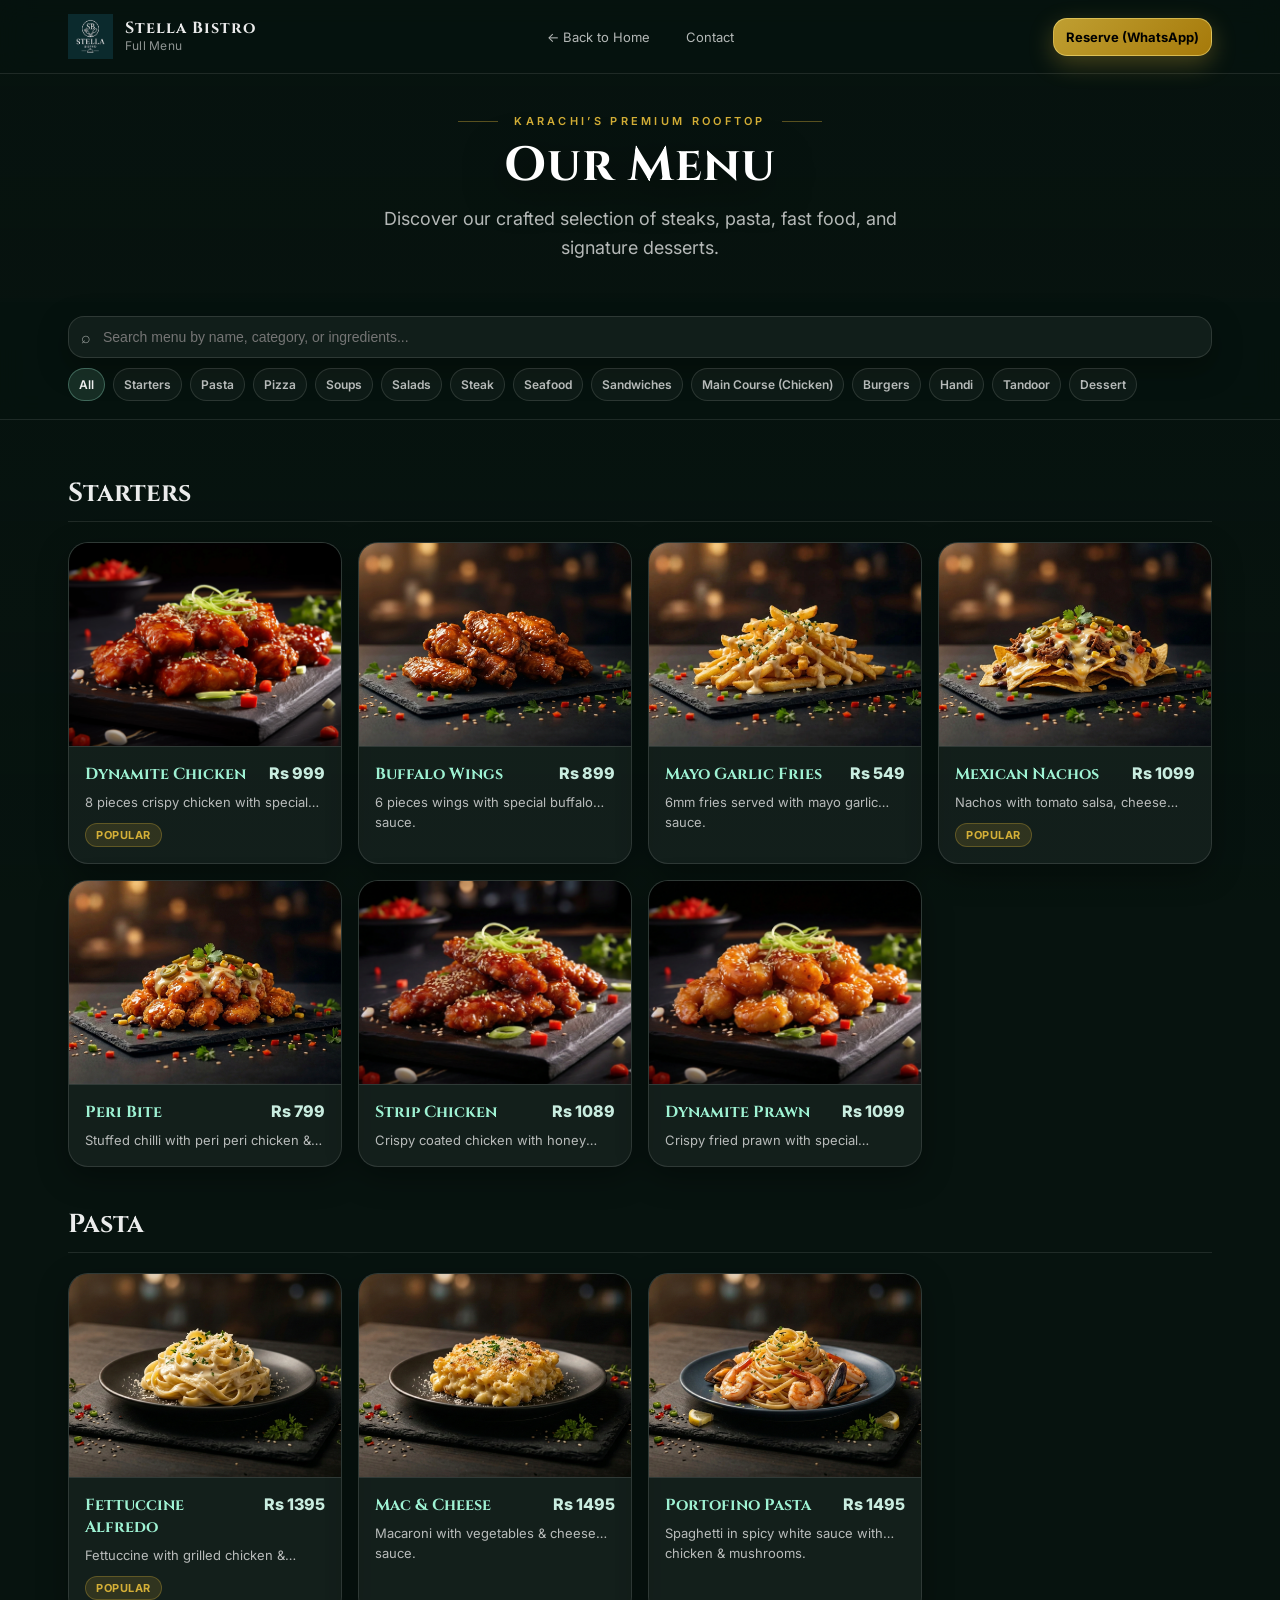
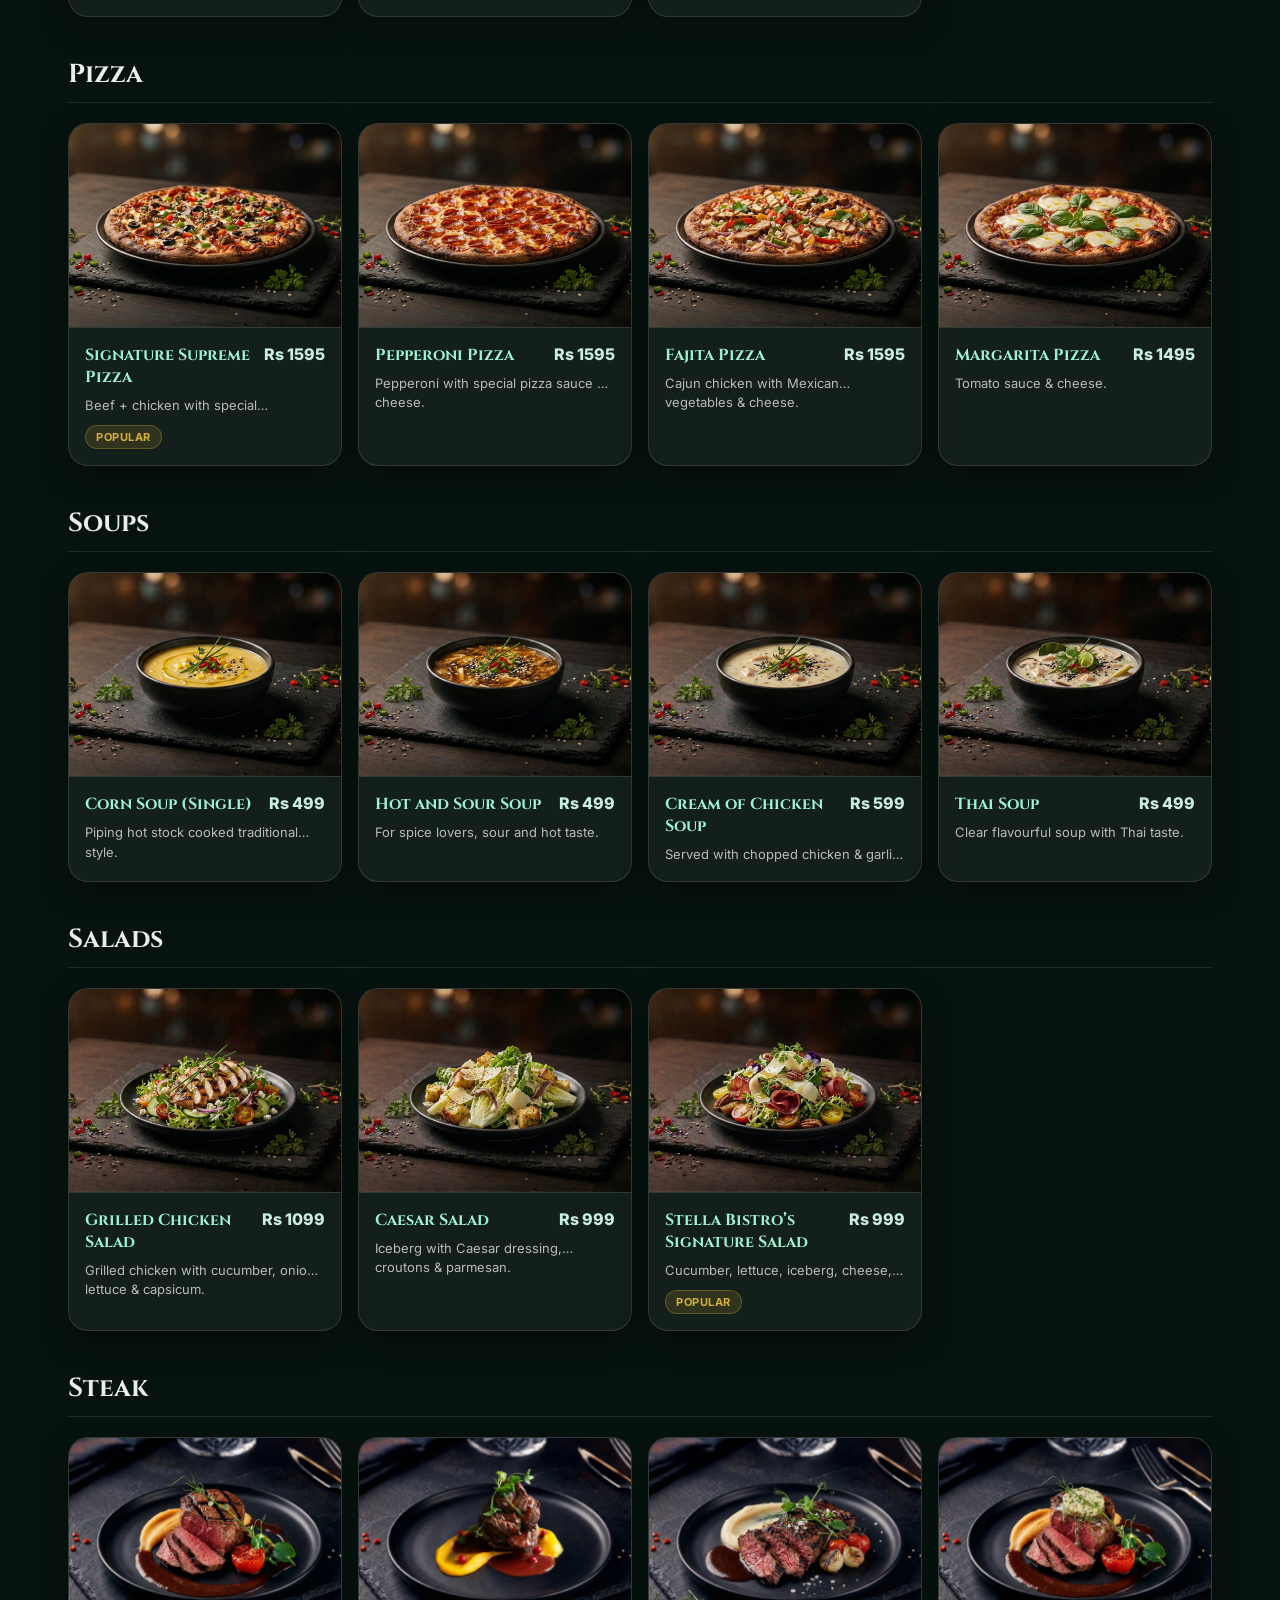
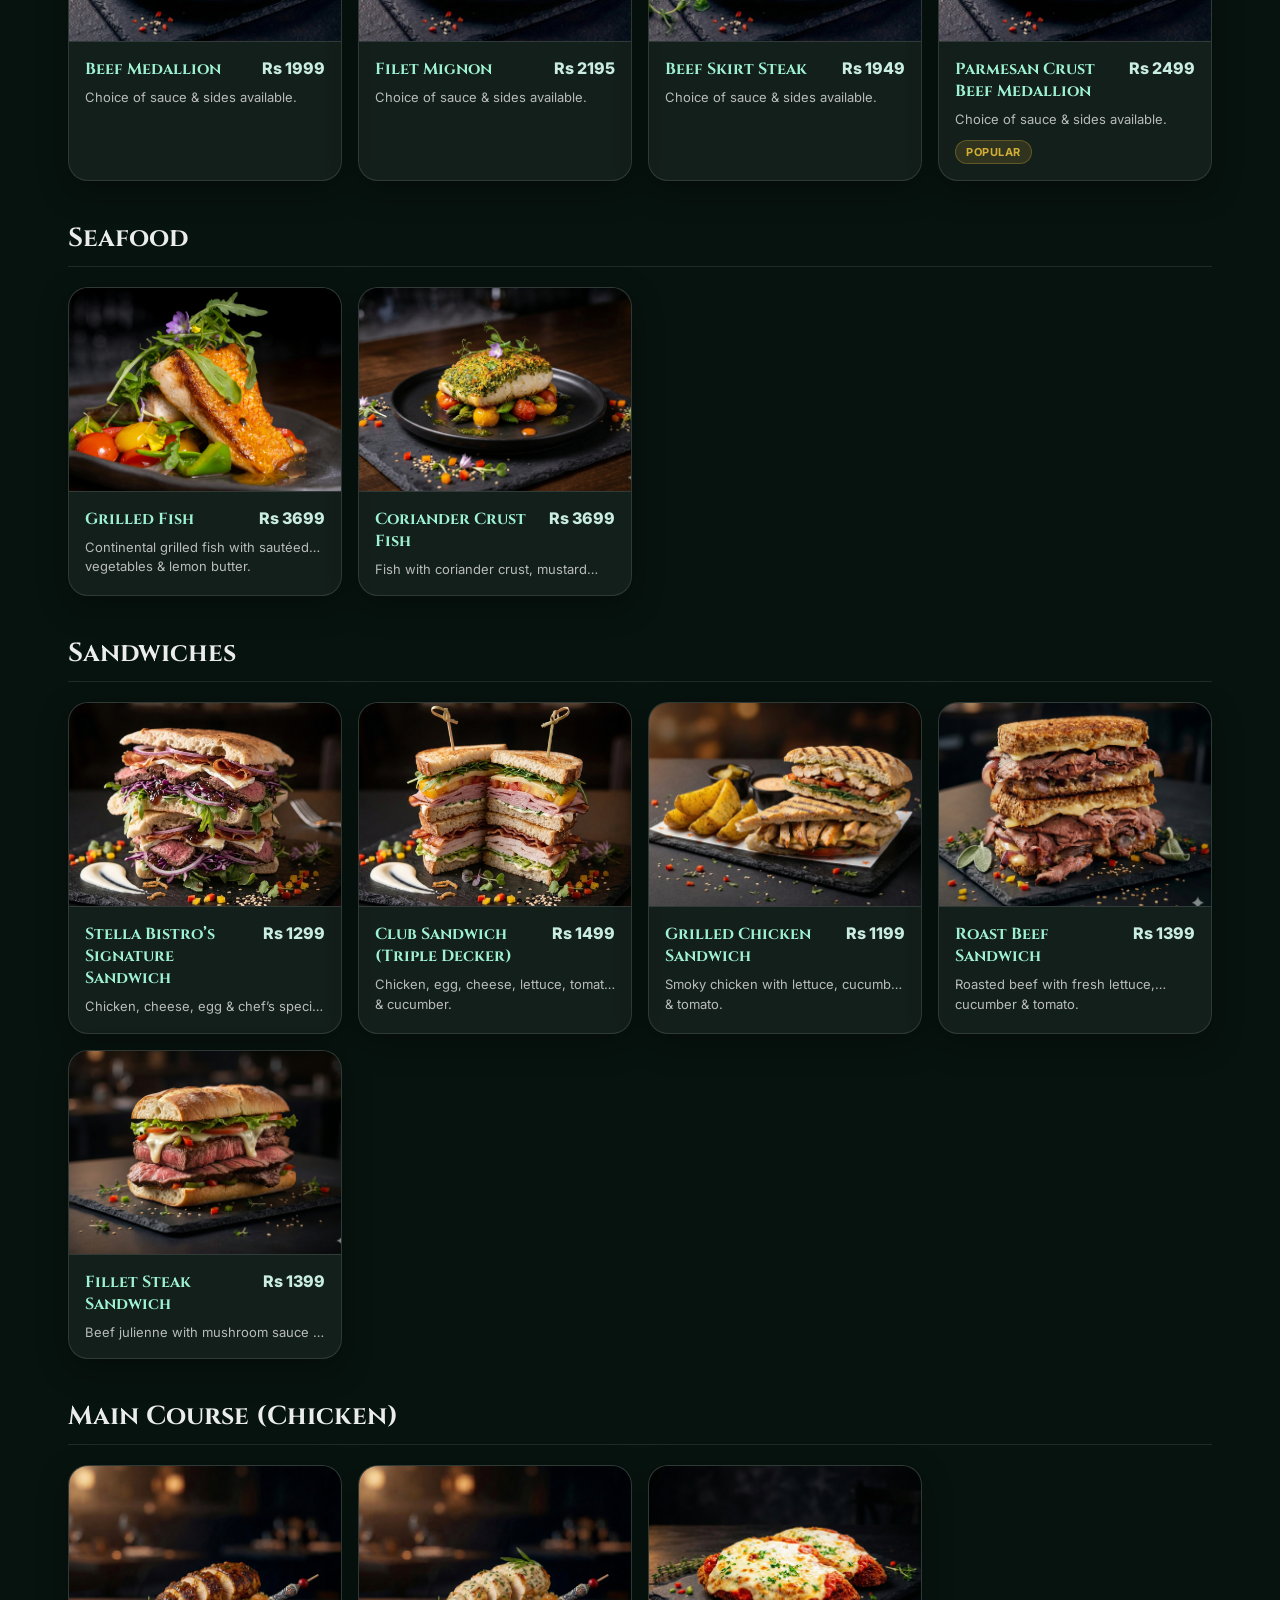
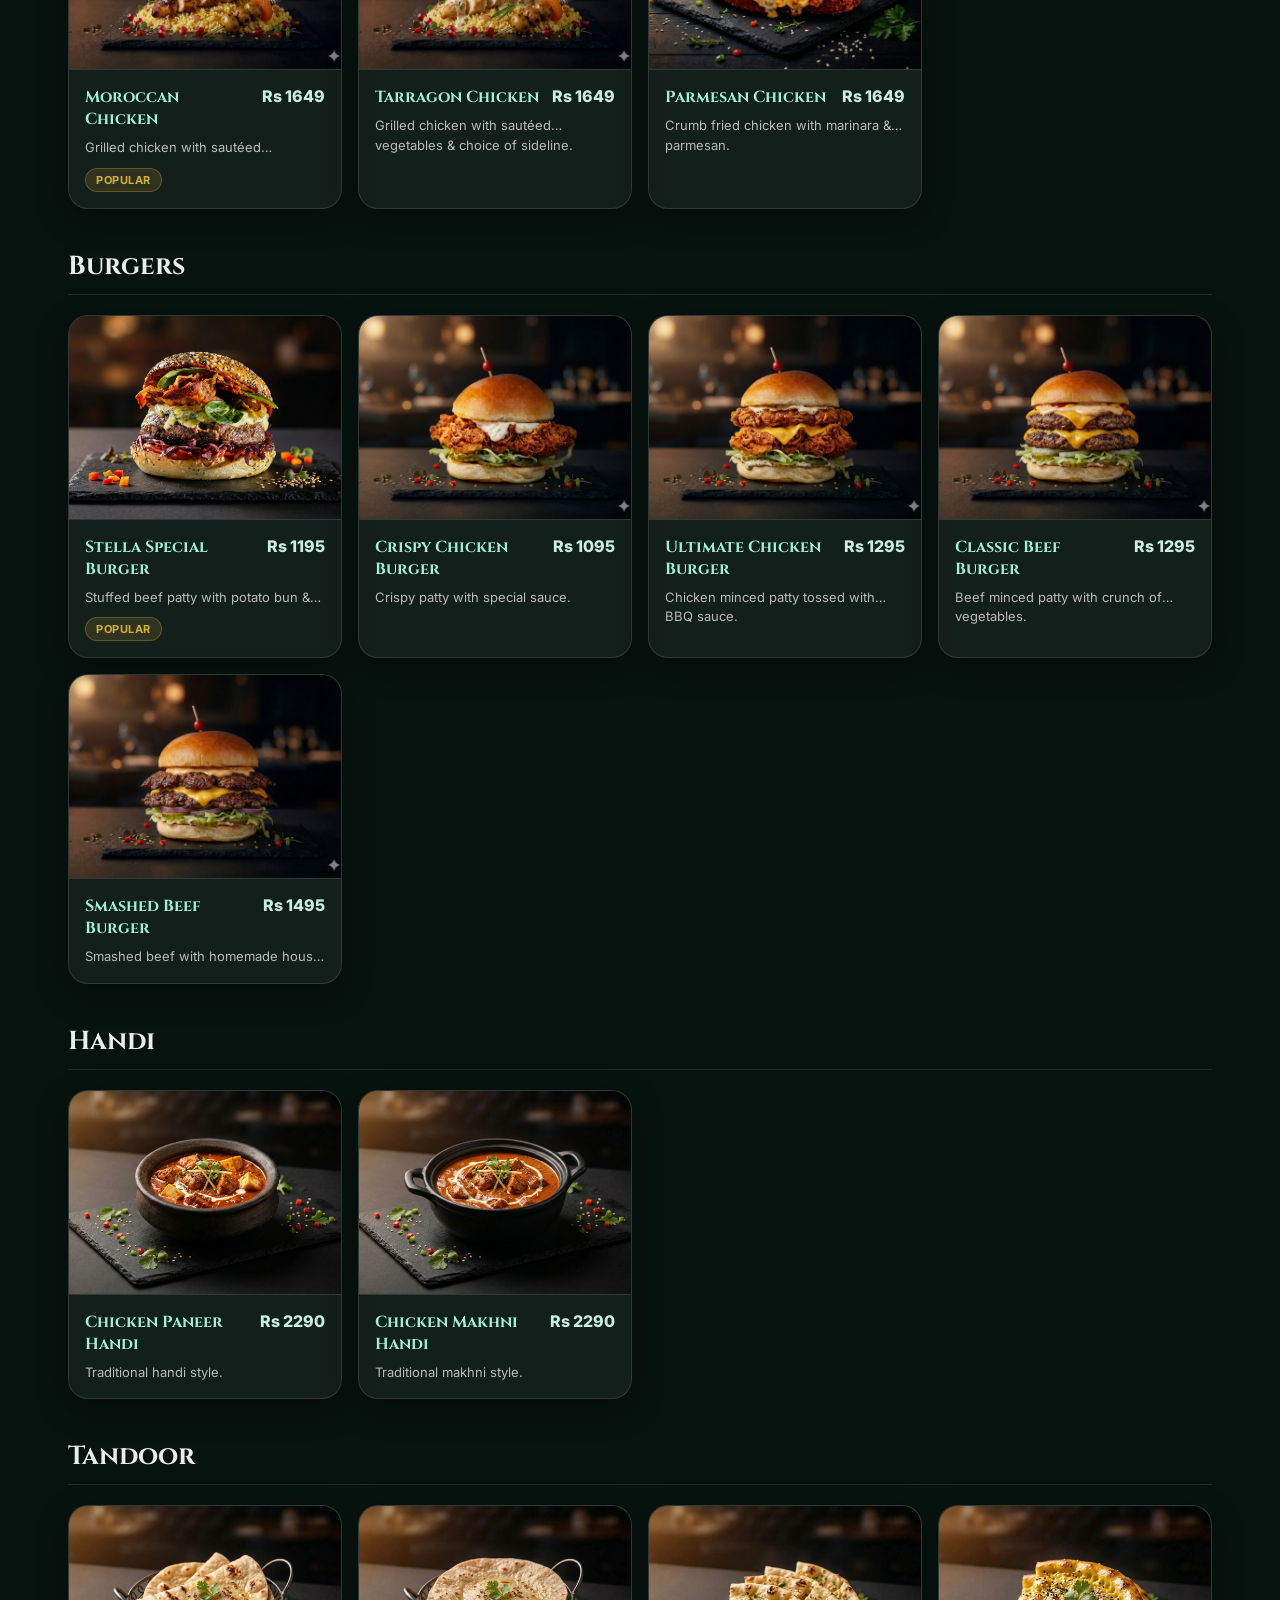
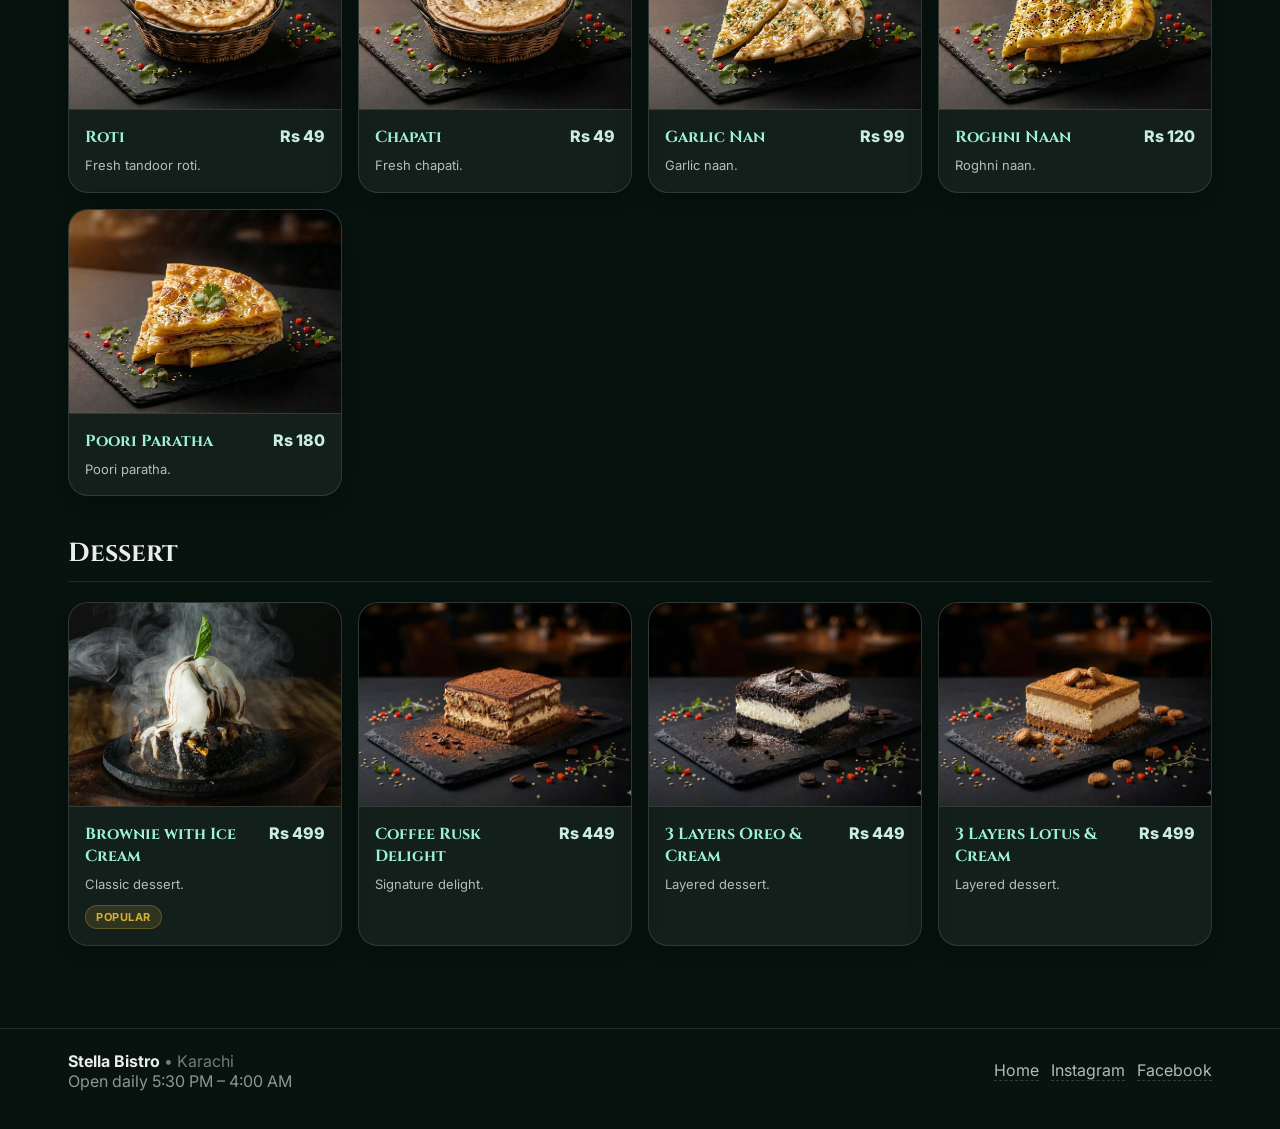
==== menu.html @ 9db98162 "feat: complete scrolling hero, scroll snapping, gallery, and menu data architecture" ====
<!doctype html>
<html lang="en">

<head>
    <meta charset="UTF-8" />
    <meta name="viewport" content="width=device-width, initial-scale=1.0" />
    <title>Full Menu — Stella Bistro</title>
    <meta name="description" content="Explore the full menu of Stella Bistro, Tariq Road, Karachi." />
    <link rel="preconnect" href="https://fonts.googleapis.com">
    <link rel="preconnect" href="https://fonts.gstatic.com" crossorigin>
    <link
        href="https://fonts.googleapis.com/css2?family=Cinzel:wght@500;600;700&family=Inter:wght@400;500;600&display=swap"
        rel="stylesheet">
    <link rel="stylesheet" href="styles.css">
    <style>
        .menu-page-header {
            padding: 40px 18px;
            text-align: center;
        }

        .menu-top-tools {
            position: sticky;
            top: 69px;
            /* Height of the nav */
            z-index: 40;
            background: rgba(7, 19, 15, 0.85);
            backdrop-filter: blur(14px);
            border-bottom: 1px solid rgba(255, 255, 255, .10);
            padding: 14px 0;
            margin-bottom: 30px;
        }
    </style>
</head>

<body id="top">
    <!-- NAV -->
    <div class="nav">
        <div class="container">
            <div class="nav-inner">
                <div class="brand">
                    <img src="assets/stella logo.png" alt="Stella Bistro" class="brand-logo" />
                    <div>
                        <h1>Stella Bistro</h1>
                        <p>Full Menu</p>
                    </div>
                </div>

                <div class="links">
                    <a href="index.html">← Back to Home</a>
                    <a href="index.html#contact">Contact</a>
                </div>

                <div class="actions">
                    <a class="btn primary glowing-accent" id="waReserveTop" href="#" rel="noopener">Reserve
                        (WhatsApp)</a>
                </div>
            </div>
        </div>
    </div>

    <div class="menu-page-header fade-in-up">
        <div class="container">
            <span class="hero-label" style="justify-content:center; margin-bottom:12px">Karachi’s Premium Rooftop</span>
            <h2 class="hero-headline" style="font-size:clamp(30px, 5vw, 48px);">Our Menu</h2>
            <p class="hero-body" style="margin: 12px auto 0; text-align:center;">Discover our crafted selection of
                steaks, pasta, fast food, and signature desserts.</p>
        </div>
    </div>

    <!-- STICKY SEARCH & CATEGORY CHIPS -->
    <div class="menu-top-tools fade-in-up delay-1">
        <div class="container">
            <div class="menu-tools" style="margin:0;">
                <div class="search" role="search">
                    <span style="color:rgba(255,255,255,.55)">⌕</span>
                    <input id="fullMenuSearch" placeholder="Search menu by name, category, or ingredients..."
                        autocomplete="off" />
                </div>
                <div class="chips" id="fullMenuChips"
                    style="flex-wrap: nowrap; overflow-x: auto; scrollbar-width: none; padding-bottom: 4px;">
                    <!-- Injected by script.js -->
                </div>
            </div>
        </div>
    </div>

    <!-- MENU CONTAINER -->
    <section>
        <div class="container" id="fullMenuContainer">
            <!-- Injected by script.js -->
        </div>
    </section>

    <!-- STICKY RESERVE MOBILE -->
    <a class="btn primary glowing-accent sticky-reserve" id="waReserveSticky" href="#">Reserve a Table</a>

    <!-- FOOTER -->
    <footer>
        <div class="container">
            <div class="foot">
                <div>
                    <b style="color:var(--text)">Stella Bistro</b> <span style="opacity:.8">• Karachi</span><br />
                    <span>Open daily 5:30 PM – 4:00 AM</span>
                </div>
                <div style="display:flex; gap:12px; flex-wrap:wrap">
                    <a href="index.html">Home</a>
                    <a href="https://www.instagram.com/stellabistro.pk/" target="_blank" rel="noopener">Instagram</a>
                    <a href="https://www.facebook.com/p/Stella-Bistro-61584550546857/" target="_blank"
                        rel="noopener">Facebook</a>
                </div>
            </div>
        </div>
    </footer>

    <script src="menuData.js"></script>
    <script src="script.js"></script>
</body>

</html>
---- styles.css ----
:root {
    /* Theme: match menu vibe (dark green + white) */
    --bg0: #07130f;
    --bg1: #091a14;
    --card: rgba(255, 255, 255, .06);
    --card2: rgba(255, 255, 255, .08);
    --stroke: rgba(255, 255, 255, .14);
    --text: rgba(255, 255, 255, .92);
    --muted: rgba(255, 255, 255, .70);
    --muted2: rgba(255, 255, 255, .55);
    --accent: #d9fff1;
    --accent2: #9ef2d3;
    --shadow: 0 18px 45px rgba(0, 0, 0, .45);
    --shadow2: 0 10px 30px rgba(0, 0, 0, .35);
    --radius: 22px;
    --radius2: 28px;
    --max: 1180px;
}

* {
    box-sizing: border-box
}

html,
body {
    height: 100%;
}

html {
    scroll-snap-type: y proximity;
    scroll-behavior: smooth;
}

body {
    margin: 0;
    color: var(--text);
    font-family: Inter, system-ui, -apple-system, Segoe UI, Roboto, Arial, sans-serif;
    background-color: var(--bg0);
    overflow-x: hidden;
}

/* Global Background Image with Green Overlay */
body::before {
    content: "";
    position: fixed;
    inset: 0;
    background: linear-gradient(180deg, rgba(7, 19, 15, 0.6) 0%, rgba(7, 19, 15, 0.95) 100%),
        url("assets/Stella%20Main.png") center/cover no-repeat;
    z-index: -10;
    pointer-events: none;
}

a {
    color: inherit;
    text-decoration: none
}

.container {
    max-width: var(--max);
    margin: 0 auto;
    padding: 0 18px
}



/* top nav */
.nav {
    position: sticky;
    top: 0;
    z-index: 50;
    backdrop-filter: blur(14px);
    background: rgba(7, 19, 15, .55);
    border-bottom: 1px solid rgba(255, 255, 255, .10);
}

.nav-inner {
    display: flex;
    align-items: center;
    justify-content: space-between;
    padding: 14px 0;
    gap: 12px;
}

.brand {
    display: flex;
    align-items: center;
    gap: 12px;
    min-width: 220px;
}

.brand-logo {
    height: 45px;
    width: auto;
    object-fit: contain;
}

.brand h1 {
    margin: 0;
    font-family: Cinzel, serif;
    font-weight: 700;
    letter-spacing: .06em;
    font-size: 16px;
    line-height: 1.1;
}

.brand p {
    margin: 0;
    color: var(--muted2);
    font-size: 12px;
    letter-spacing: .02em;
}

.links {
    display: flex;
    gap: 14px;
    flex-wrap: wrap;
    justify-content: center
}

.links a {
    font-size: 13px;
    color: var(--muted);
    padding: 8px 10px;
    border-radius: 12px;
    border: 1px solid transparent;
    transition: .2s ease;
}

.links a:hover {
    color: var(--text);
    border-color: rgba(255, 255, 255, .12);
    background: rgba(255, 255, 255, .05);
}

.actions {
    display: flex;
    gap: 10px;
    justify-content: flex-end;
    min-width: 220px
}

.btn {
    display: inline-flex;
    align-items: center;
    justify-content: center;
    gap: 10px;
    padding: 10px 12px;
    border-radius: 14px;
    border: 1px solid rgba(255, 255, 255, .14);
    background: rgba(255, 255, 255, .06);
    color: var(--text);
    box-shadow: var(--shadow2);
    transition: transform .18s ease, background .18s ease, border-color .18s ease;
    font-weight: 600;
    font-size: 13px;
    cursor: pointer;
    user-select: none;
    white-space: nowrap;
}

.btn:hover {
    transform: translateY(-1px);
    background: rgba(255, 255, 255, .09);
    border-color: rgba(255, 255, 255, .20)
}

.btn.primary {
    background: linear-gradient(180deg, rgba(158, 242, 211, .18), rgba(255, 255, 255, .06));
    border-color: rgba(158, 242, 211, .35);
}

.btn.ghost {
    background: transparent;
    box-shadow: none;
}

.pill {
    display: inline-flex;
    align-items: center;
    gap: 8px;
    padding: 6px 10px;
    border: 1px solid rgba(255, 255, 255, .12);
    background: rgba(255, 255, 255, .05);
    border-radius: 999px;
    color: var(--muted);
    font-size: 12px;
}

/* SCROLL CURTAIN HERO SEQUENCE */
.hero-sequence {
    position: relative;
    height: 200vh;
    /* 100vh for image, 100vh for scroll distance */
    z-index: 1;
    scroll-snap-align: start;
}

.hero-snap-point {
    position: absolute;
    top: 100vh;
    left: 0;
    width: 100%;
    height: 1px;
    pointer-events: none;
    scroll-snap-align: start;
}

.hero-sticky {
    position: sticky;
    top: 0;
    height: 100vh;
    width: 100%;
    overflow: hidden;
    perspective: 1000px;
}

/* GLOBAL FIXED BACKGROUNDS */
.global-parallax-bg {
    position: fixed;
    inset: -5%;
    width: 110%;
    height: 110%;
    background: url("assets/Stella%20Main.png") center/cover no-repeat;
    z-index: -10;
    pointer-events: none;
    will-change: transform;
    transition: transform 0.1s cubic-bezier(0.25, 0.46, 0.45, 0.94);
}

.global-curtain-overlay {
    position: fixed;
    inset: 0;
    background: linear-gradient(180deg, rgba(7, 19, 15, 0.6) 0%, rgba(7, 19, 15, 0.95) 100%);
    z-index: -9;
    pointer-events: none;
    transform: translateY(100%);
    will-change: transform;
}

/* Layer 2: Intro Tagline */
.hero-intro {
    position: absolute;
    inset: 0;
    display: flex;
    flex-direction: column;
    align-items: center;
    justify-content: center;
    z-index: 1;
    pointer-events: none;
    will-change: transform, opacity;
}

.hero-tagline {
    font-family: 'Great Vibes', cursive;
    font-size: 4rem;
    color: #fff;
    text-shadow: 2px 2px 8px rgba(0, 0, 0, 0.5);
    margin: 0;
    padding: 0 20px;
    text-align: center;
}

/* Scroll Prompt */
.scroll-prompt {
    position: absolute;
    bottom: 40px;
    left: 50%;
    transform: translateX(-50%);
    display: flex;
    flex-direction: column;
    align-items: center;
    color: rgba(255, 255, 255, 0.8);
    pointer-events: auto;
    cursor: pointer;
}

.scroll-arrow {
    font-size: 24px;
    animation: bounce 2s infinite ease-in-out;
}

@keyframes bounce {

    0%,
    100% {
        transform: translateY(0);
    }

    50% {
        transform: translateY(10px);
    }
}

/* Layer 2: Rising Content */
.hero-reveal-content {
    position: absolute;
    inset: 0;
    z-index: 3;
    display: flex;
    flex-direction: column;
    align-items: center;
    justify-content: center;
    transform: translateY(100%);
    will-change: transform;
}

.parallax-content {
    display: flex;
    flex-direction: column;
    align-items: center;
    max-width: 800px;
    text-align: center;
    gap: 24px;
    padding: 0 18px;
    pointer-events: auto;
}

.hero-label {
    font-size: 11px;
    text-transform: uppercase;
    letter-spacing: 0.3em;
    color: #d4af37;
    font-weight: 600;
    display: flex;
    align-items: center;
    gap: 16px;
}

.hero-label::before,
.hero-label::after {
    content: "";
    height: 1px;
    width: 40px;
    background: rgba(212, 175, 55, 0.4);
}

.hero-headline {
    margin: 0;
    font-family: 'Cinzel', serif;
    font-size: clamp(40px, 6vw, 72px);
    font-weight: 700;
    line-height: 1.1;
    letter-spacing: 0.02em;
    color: #ffffff;
    text-shadow: 0 10px 40px rgba(0, 0, 0, 0.8);
}

.hero-subheading {
    margin: -10px 0 0 0;
    font-family: 'Inter', sans-serif;
    font-size: clamp(18px, 2vw, 24px);
    font-weight: 300;
    letter-spacing: 0.15em;
    text-transform: uppercase;
    color: rgba(255, 255, 255, 0.85);
}

.hero-body {
    margin: 0;
    font-size: clamp(15px, 1.5vw, 18px);
    color: var(--muted);
    line-height: 1.6;
    max-width: 580px;
    font-weight: 400;
}

.hero-actions {
    display: flex;
    gap: 16px;
    margin-top: 16px;
    flex-wrap: wrap;
    justify-content: center;
}

.hero-actions .btn {
    padding: 14px 28px;
    font-size: 14px;
    border-radius: 30px;
}

.glowing-accent {
    background: linear-gradient(135deg, rgba(212, 175, 55, 0.9), rgba(184, 134, 11, 0.9)) !important;
    border: 1px solid rgba(255, 235, 133, 0.5) !important;
    color: #000 !important;
    box-shadow: 0 8px 25px rgba(212, 175, 55, 0.3) !important;
    font-weight: 700 !important;
}

.glowing-accent:hover {
    box-shadow: 0 12px 35px rgba(212, 175, 55, 0.5) !important;
    transform: translateY(-2px);
}

.outline-accent {
    border: 1px solid rgba(255, 255, 255, 0.3) !important;
    color: #fff !important;
    background: rgba(255, 255, 255, 0.03) !important;
    backdrop-filter: blur(10px);
}

.outline-accent:hover {
    border-color: rgba(255, 255, 255, 0.6) !important;
    background: rgba(255, 255, 255, 0.1) !important;
}

.subtle-accent {
    color: var(--muted) !important;
    border: none !important;
    background: transparent !important;
    text-decoration: underline;
    text-underline-offset: 4px;
    padding-left: 10px !important;
    padding-right: 10px !important;
    box-shadow: none !important;
}

.subtle-accent:hover {
    color: #fff !important;
    background: transparent !important;
    transform: none !important;
}

.hero-trust {
    display: flex;
    align-items: center;
    gap: 8px;
    margin-top: 10px;
    font-size: 13px;
    color: var(--muted2);
}

.hero-trust .stars {
    color: #d4af37;
    font-size: 14px;
    letter-spacing: 2px;
}

.kpi {
    display: grid;
    grid-template-columns: 1fr 1fr;
    gap: 10px;
}

.tile {
    border-radius: 18px;
    border: 1px solid rgba(255, 255, 255, .12);
    background: rgba(255, 255, 255, .05);
    padding: 12px;
    box-shadow: var(--shadow2);
    min-height: 76px;
}

.tile .label {
    color: var(--muted2);
    font-size: 12px
}

.tile .value {
    margin-top: 6px;
    font-weight: 700
}

.tile small {
    color: var(--muted2)
}

.sep {
    height: 1px;
    background: rgba(255, 255, 255, .10);
    margin: 4px 0
}

/* sections */
section {
    padding: 26px 0
}

.section-title {
    display: flex;
    align-items: flex-end;
    justify-content: space-between;
    gap: 12px;
    margin-bottom: 14px;
}

.section-title h3 {
    margin: 0;
    font-family: Cinzel, serif;
    font-weight: 700;
    letter-spacing: .06em;
    font-size: 22px;
}

.section-title p {
    margin: 0;
    color: var(--muted2);
    font-size: 13px;
}

.grid-3 {
    display: grid;
    grid-template-columns: repeat(3, 1fr);
    gap: 14px
}

.card {
    border-radius: var(--radius);
    border: 1px solid rgba(255, 255, 255, .12);
    background: rgba(255, 255, 255, .05);
    box-shadow: var(--shadow2);
    padding: 16px;
    position: relative;
    overflow: hidden;
}

.card:before {
    content: "";
    position: absolute;
    inset: -2px;
    background: radial-gradient(420px 240px at 20% 10%, rgba(158, 242, 211, .12), transparent 55%);
    filter: blur(10px);
    opacity: .7;
    pointer-events: none;
}

.card>* {
    position: relative
}

.card h4 {
    margin: 0 0 8px;
    font-size: 18px;
    font-family: Cinzel, serif;
    letter-spacing: .02em;
    color: var(--accent2);
}

.card p {
    margin: 0;
    color: var(--muted);
    font-size: 14px;
    line-height: 1.6
}

/* Stella Experience section unique styles */
.experience-section {
    padding: 60px 0;
    position: relative;
    scroll-snap-align: start;
}

.experience-header {
    text-align: center;
    margin-bottom: 40px;
}

.experience-header h3 {
    font-family: 'Cinzel', serif;
    font-size: 32px;
    font-weight: 700;
    color: var(--text);
    margin: 0 0 16px 0;
    letter-spacing: 0.05em;
}

.gold-divider {
    width: 60px;
    height: 2px;
    background: linear-gradient(90deg, transparent, #d4af37, transparent);
    margin: 0 auto;
}

/* 3D hover animation for the new cards */
.premium-card {
    transition: transform 0.4s cubic-bezier(0.175, 0.885, 0.32, 1.275), box-shadow 0.4s ease;
    cursor: default;
}

.premium-card:hover {
    transform: translateY(-8px) scale(1.02);
    box-shadow: 0 25px 50px rgba(0, 0, 0, 0.5);
    border-color: rgba(212, 175, 55, 0.3);
}

/* Smooth Fade In Scroll Animation */
.fade-in-up {
    opacity: 0;
    transform: translateY(30px);
    animation: fadeInUp 0.8s ease forwards;
}

.delay-1 {
    animation-delay: 0.2s;
}

.delay-2 {
    animation-delay: 0.4s;
}

.delay-3 {
    animation-delay: 0.6s;
}

.delay-4 {
    animation-delay: 0.8s;
}

.delay-5 {
    animation-delay: 1.0s;
}

.delay-6 {
    animation-delay: 1.2s;
}

@keyframes fadeInUp {
    to {
        opacity: 1;
        transform: translateY(0);
    }
}

/* Testimonials section unique styles */
.reviews-header {
    text-align: center;
    margin-bottom: 24px;
}

.reviews-header h3 {
    font-family: 'Cinzel', serif;
    font-size: 32px;
    font-weight: 700;
    color: var(--text);
    margin: 0;
    letter-spacing: 0.05em;
}

.trust-bar {
    display: flex;
    align-items: center;
    justify-content: center;
    gap: 12px;
    margin-bottom: 40px;
    flex-wrap: wrap;
}

.trust-score {
    font-size: 16px;
    font-weight: 600;
    color: var(--text);
    display: flex;
    align-items: center;
    gap: 6px;
}

.stars {
    color: #d4af37;
    letter-spacing: 2px;
    font-size: 16px;
}

.trust-meta {
    color: var(--muted);
    font-size: 14px;
}

.btn-view-all {
    margin-top: 10px;
    font-size: 13px;
}

.testimonial-card {
    border-radius: var(--radius);
    border: 1px solid rgba(255, 255, 255, 0.08);
    background: linear-gradient(145deg, rgba(255, 255, 255, 0.06), rgba(255, 255, 255, 0.02));
    box-shadow: 0 15px 35px rgba(0, 0, 0, 0.4);
    padding: 24px;
    position: relative;
    overflow: hidden;
    display: flex;
    flex-direction: column;
    gap: 16px;
    transition: transform 0.3s ease, border-color 0.3s ease;
}

.testimonial-card:hover {
    transform: translateY(-4px);
    border-color: rgba(212, 175, 55, 0.2);
}

.testimonial-card:before {
    content: "";
    position: absolute;
    inset: -2px;
    background: radial-gradient(300px 300px at 50% 0%, rgba(212, 175, 55, 0.08), transparent 70%);
    filter: blur(8px);
    pointer-events: none;
}

.testimonial-card>* {
    position: relative;
    z-index: 1;
}

.testimonial-header {
    display: flex;
    justify-content: space-between;
    align-items: flex-start;
    position: relative;
    z-index: 1;
}

.reviewer-info {
    display: flex;
    flex-direction: column;
    gap: 4px;
}

.reviewer-name {
    font-weight: 600;
    font-size: 15px;
    color: var(--text);
    margin: 0;
}

.review-time {
    font-size: 12px;
    color: var(--muted2);
}

.review-text {
    font-size: 14px;
    line-height: 1.6;
    color: var(--text);
    font-style: italic;
    margin: 0;
    position: relative;
    z-index: 1;
    flex-grow: 1;
}

.review-divider {
    height: 1px;
    background: linear-gradient(90deg, rgba(212, 175, 55, 0.3), transparent);
    margin: 4px 0;
    width: 100%;
}

.review-meta {
    font-size: 12px;
    color: var(--muted2);
    position: relative;
    z-index: 1;
    display: flex;
    flex-direction: column;
    gap: 4px;
}

.review-ratings {
    font-weight: 500;
    color: var(--muted);
}

/* menu */
.menu-tools {
    display: flex;
    flex-wrap: wrap;
    gap: 10px;
    align-items: center;
    justify-content: space-between;
    margin-bottom: 12px;
}

.search {
    flex: 1;
    min-width: 240px;
    display: flex;
    gap: 10px;
    align-items: center;
    border-radius: 16px;
    border: 1px solid rgba(255, 255, 255, .12);
    background: rgba(255, 255, 255, .05);
    box-shadow: var(--shadow2);
    padding: 10px 12px;
}

.search input {
    width: 100%;
    border: 0;
    outline: 0;
    background: transparent;
    color: var(--text);
    font-size: 14px;
}

.chips {
    display: flex;
    flex-wrap: wrap;
    gap: 8px;
    justify-content: flex-end;
}

.chip {
    padding: 8px 10px;
    border-radius: 999px;
    border: 1px solid rgba(255, 255, 255, .12);
    background: rgba(255, 255, 255, .04);
    color: var(--muted);
    font-weight: 600;
    font-size: 12px;
    cursor: pointer;
    transition: .16s ease;
}

.chip:hover {
    background: rgba(255, 255, 255, .07);
    color: var(--text)
}

.chip.active {
    background: rgba(158, 242, 211, .12);
    border-color: rgba(158, 242, 211, .30);
    color: var(--text);
}

.menu-grid {
    display: grid;
    grid-template-columns: 1.15fr .85fr;
    gap: 14px;
    align-items: start;
}

.menu-list {
    display: flex;
    flex-direction: column;
    gap: 10px;
}

.menu-item {
    border-radius: 18px;
    border: 1px solid rgba(255, 255, 255, .12);
    background: rgba(255, 255, 255, .05);
    box-shadow: var(--shadow2);
    padding: 12px 14px;
    display: flex;
    justify-content: space-between;
    gap: 12px;
}

.menu-item h5 {
    margin: 0;
    font-size: 14px;
    letter-spacing: .01em;
}

.menu-item p {
    margin: 6px 0 0;
    color: var(--muted2);
    font-size: 12px;
    line-height: 1.45;
}

.price {
    font-weight: 800;
    color: rgba(217, 255, 241, .92);
    white-space: nowrap;
}

.menu-side {
    position: sticky;
    top: 82px;
    border-radius: var(--radius);
    border: 1px solid rgba(255, 255, 255, .12);
    background: rgba(255, 255, 255, .05);
    box-shadow: var(--shadow2);
    padding: 16px;
}

.menu-side .small {
    color: var(--muted2);
    font-size: 12px;
    line-height: 1.5
}

.menu-side ul {
    margin: 10px 0 0;
    padding-left: 18px;
    color: var(--muted)
}

.menu-side li {
    margin: 6px 0;
    font-size: 13px
}

/* gallery placeholders */
.ph-grid {
    display: grid;
    grid-template-columns: repeat(12, 1fr);
    gap: 10px
}

.ph {
    border-radius: 18px;
    border: 1px solid rgba(255, 255, 255, .12);
    background:
        linear-gradient(135deg, rgba(255, 255, 255, .08), rgba(255, 255, 255, .03)),
        radial-gradient(260px 160px at 30% 30%, rgba(158, 242, 211, .10), transparent 60%);
    min-height: 140px;
    box-shadow: var(--shadow2);
    position: relative;
    overflow: hidden;
}

.ph:after {
    content: "Image placeholder";
    position: absolute;
    inset: 0;
    display: grid;
    place-items: center;
    color: rgba(255, 255, 255, .40);
    font-size: 12px;
    letter-spacing: .08em;
    text-transform: uppercase;
}

.ph.big {
    grid-column: span 7;
    min-height: 300px
}

.ph.mid {
    grid-column: span 5;
    min-height: 300px
}

.ph.small {
    grid-column: span 4;
    min-height: 180px
}

/* forms */
form {
    display: grid;
    gap: 10px
}

.row {
    display: grid;
    grid-template-columns: 1fr 1fr;
    gap: 10px
}

.field {
    border-radius: 16px;
    border: 1px solid rgba(255, 255, 255, .12);
    background: rgba(255, 255, 255, .05);
    padding: 10px 12px;
    box-shadow: var(--shadow2);
}

.field input,
.field textarea,
.field select {
    width: 100%;
    border: 0;
    outline: 0;
    background: transparent;
    color: var(--text);
    font-size: 14px;
    font-family: inherit;
}

textarea {
    min-height: 110px;
    resize: vertical
}

/* footer */
footer {
    border-top: 1px solid rgba(255, 255, 255, .10);
    padding: 22px 0 38px;
    margin-top: 16px;
    color: var(--muted2);
}

.foot {
    display: flex;
    flex-wrap: wrap;
    gap: 12px;
    align-items: center;
    justify-content: space-between;
}

.foot a {
    color: var(--muted);
    border-bottom: 1px dashed rgba(255, 255, 255, .18)
}

.foot a:hover {
    color: var(--text)
}

@media (max-width: 980px) {
    .hero-grid {
        grid-template-columns: 1fr
    }

    .info-card {
        min-height: auto
    }

    .menu-grid {
        grid-template-columns: 1fr
    }

    .menu-side {
        position: relative;
        top: auto
    }

    .grid-3 {
        grid-template-columns: 1fr;
    }

    .row {
        grid-template-columns: 1fr
    }

    .actions {
        min-width: auto
    }

    .brand {
        min-width: auto
    }
}

/* --- NEW STYLES --- */
.featured-categories {
    display: flex;
    overflow-x: auto;
    gap: 12px;
    padding-bottom: 12px;
    scrollbar-width: none;
    /* Firefox */
}

.featured-categories::-webkit-scrollbar {
    display: none;
    /* Chrome, Safari, Opera */
}

.cat-card {
    flex: 0 0 auto;
    min-width: 100px;
    padding: 14px 16px;
    border-radius: 16px;
    border: 1px solid rgba(255, 255, 255, .12);
    background: rgba(255, 255, 255, .05);
    text-align: center;
    cursor: pointer;
    transition: .2s ease;
    text-decoration: none;
    display: flex;
    flex-direction: column;
    align-items: center;
    justify-content: center;
}

.cat-card:hover {
    background: rgba(255, 255, 255, .09);
    border-color: rgba(255, 255, 255, .25);
    transform: translateY(-2px);
}

.cat-card span {
    font-size: 14px;
    font-weight: 500;
    color: var(--text);
}

.menu-highlights-grid,
.full-menu-grid {
    display: grid;
    grid-template-columns: repeat(auto-fill, minmax(260px, 1fr));
    gap: 16px;
}

.menu-item-card {
    border-radius: 20px;
    border: 1px solid rgba(255, 255, 255, .12);
    background: rgba(255, 255, 255, .05);
    overflow: hidden;
    display: flex;
    flex-direction: column;
    transition: .3s ease;
    box-shadow: var(--shadow2);
}

.menu-item-card:hover {
    transform: translateY(-4px);
    border-color: rgba(212, 175, 55, 0.3);
    box-shadow: 0 15px 35px rgba(0, 0, 0, 0.4);
}

.menu-item-img {
    width: 100%;
    aspect-ratio: 4/3;
    object-fit: cover;
    background: rgba(255, 255, 255, .05);
    border-bottom: 1px solid rgba(255, 255, 255, .08);
}

.menu-item-content {
    padding: 16px;
    display: flex;
    flex-direction: column;
    flex-grow: 1;
}

.menu-item-header {
    display: flex;
    justify-content: space-between;
    align-items: flex-start;
    gap: 8px;
    margin-bottom: 8px;
}

.menu-item-title {
    margin: 0;
    font-size: 16px;
    font-family: 'Cinzel', serif;
    font-weight: 700;
    color: var(--accent2);
}

.menu-item-price {
    font-weight: 800;
    color: rgba(217, 255, 241, .92);
    white-space: nowrap;
}

.menu-item-desc {
    margin: 0;
    color: var(--muted);
    font-size: 13px;
    line-height: 1.5;
    flex-grow: 1;
}

.menu-item-desc.truncated {
    display: -webkit-box;
    -webkit-line-clamp: 1;
    line-clamp: 1;
    -webkit-box-orient: vertical;
    overflow: hidden;
}

.badge-popular {
    margin-top: 10px;
    align-self: flex-start;
    padding: 4px 10px;
    border-radius: 999px;
    background: rgba(212, 175, 55, 0.15);
    color: #d4af37;
    font-size: 11px;
    font-weight: 700;
    text-transform: uppercase;
    letter-spacing: 0.05em;
    border: 1px solid rgba(212, 175, 55, 0.3);
}

/* Category Sections in Full Menu */
.category-section {
    margin-bottom: 40px;
    scroll-margin-top: 100px;
}

.category-title {
    font-family: 'Cinzel', serif;
    font-size: 26px;
    color: var(--text);
    margin: 0 0 20px 0;
    padding-bottom: 10px;
    border-bottom: 1px solid rgba(255, 255, 255, 0.1);
}

/* Mobile Sticky Reserve Button */
.sticky-reserve {
    position: fixed;
    bottom: 24px;
    right: 24px;
    z-index: 100;
    box-shadow: 0 10px 30px rgba(0, 0, 0, 0.5);
    display: none;
    border-radius: 30px;
    padding: 14px 24px;
}

@media (max-width: 980px) {
    .sticky-reserve {
        display: inline-flex;
    }

    /* --- MENU ITEMS AND GRIDS --- */
    /* Removed duplicated desktop styles from mobile query */
}

/* --- GALLERY GRID --- */
.gallery-grid {
    display: grid;
    grid-template-columns: repeat(auto-fit, minmax(280px, 1fr));
    grid-auto-rows: 280px;
    gap: 16px;
    margin-top: 40px;
}

.gallery-img {
    width: 100%;
    height: 100%;
    object-fit: cover;
    border-radius: var(--radius);
    background: rgba(255, 255, 255, 0.05);
    transition: transform 0.4s cubic-bezier(0.175, 0.885, 0.32, 1.275), box-shadow 0.4s ease;
    cursor: pointer;
}

.gallery-img:hover {
    transform: scale(1.03);
    box-shadow: 0 20px 40px rgba(0, 0, 0, 0.5);
    z-index: 10;
    position: relative;
    border-color: rgba(212, 175, 55, 0.4);
}

@media (min-width: 850px) {
    .g-span-2 {
        grid-column: span 2;
    }

    .g-row-2 {
        grid-row: span 2;
    }
}

/* Snap rule for semantic sections */
#menu,
#gallery,
#reviews,
footer {
    scroll-snap-align: start;
}
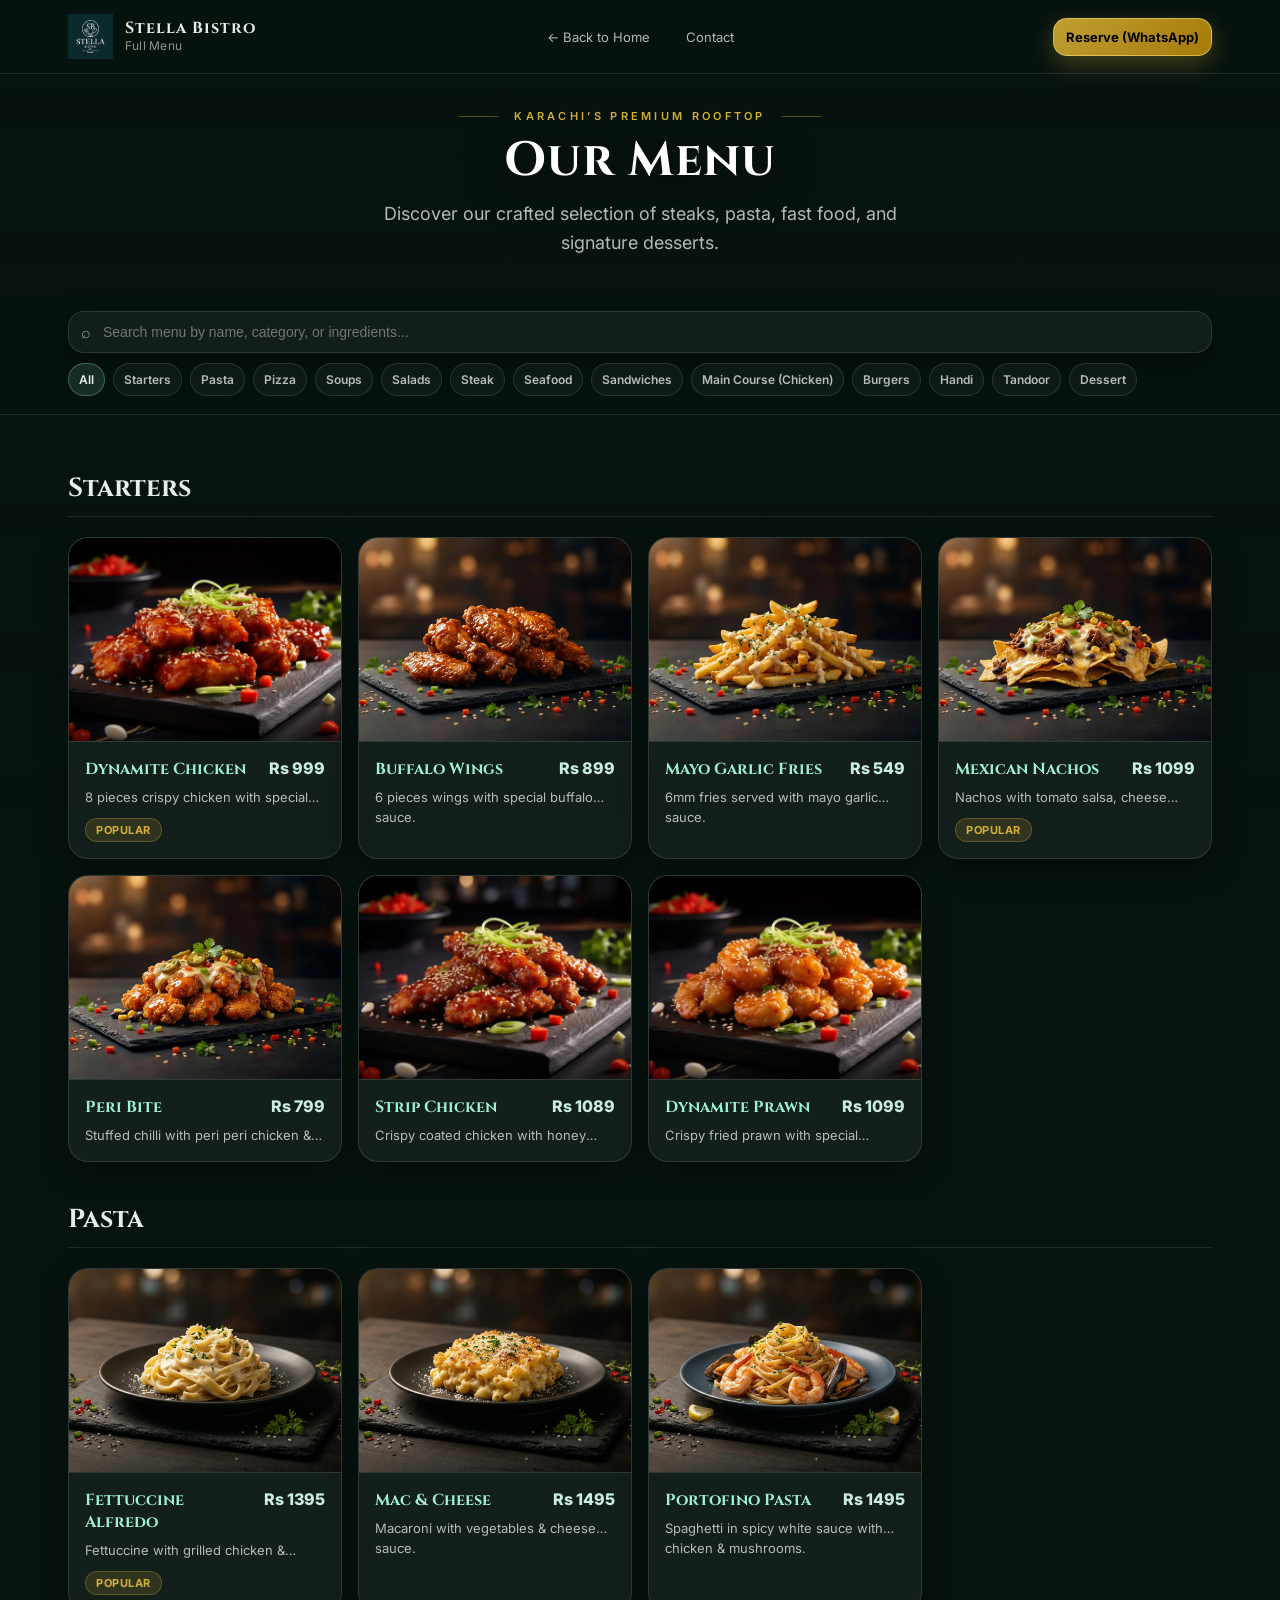
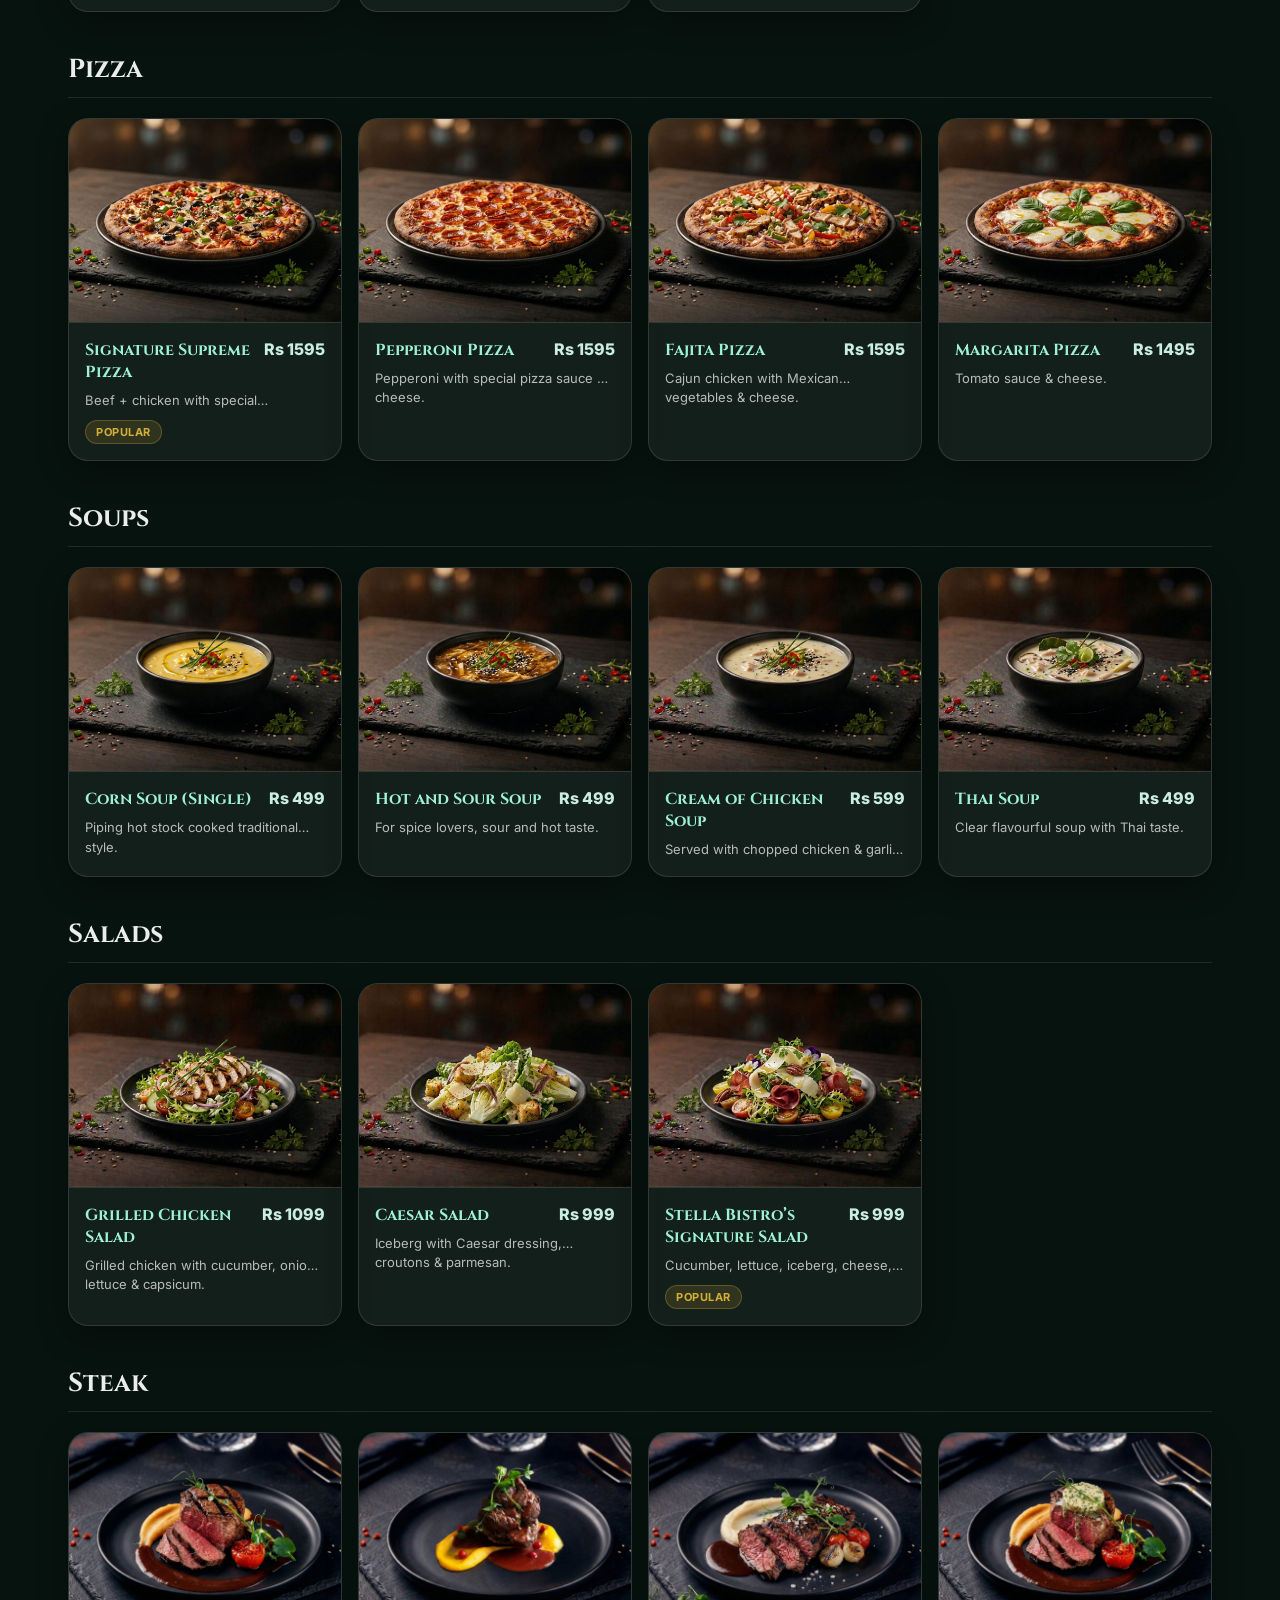
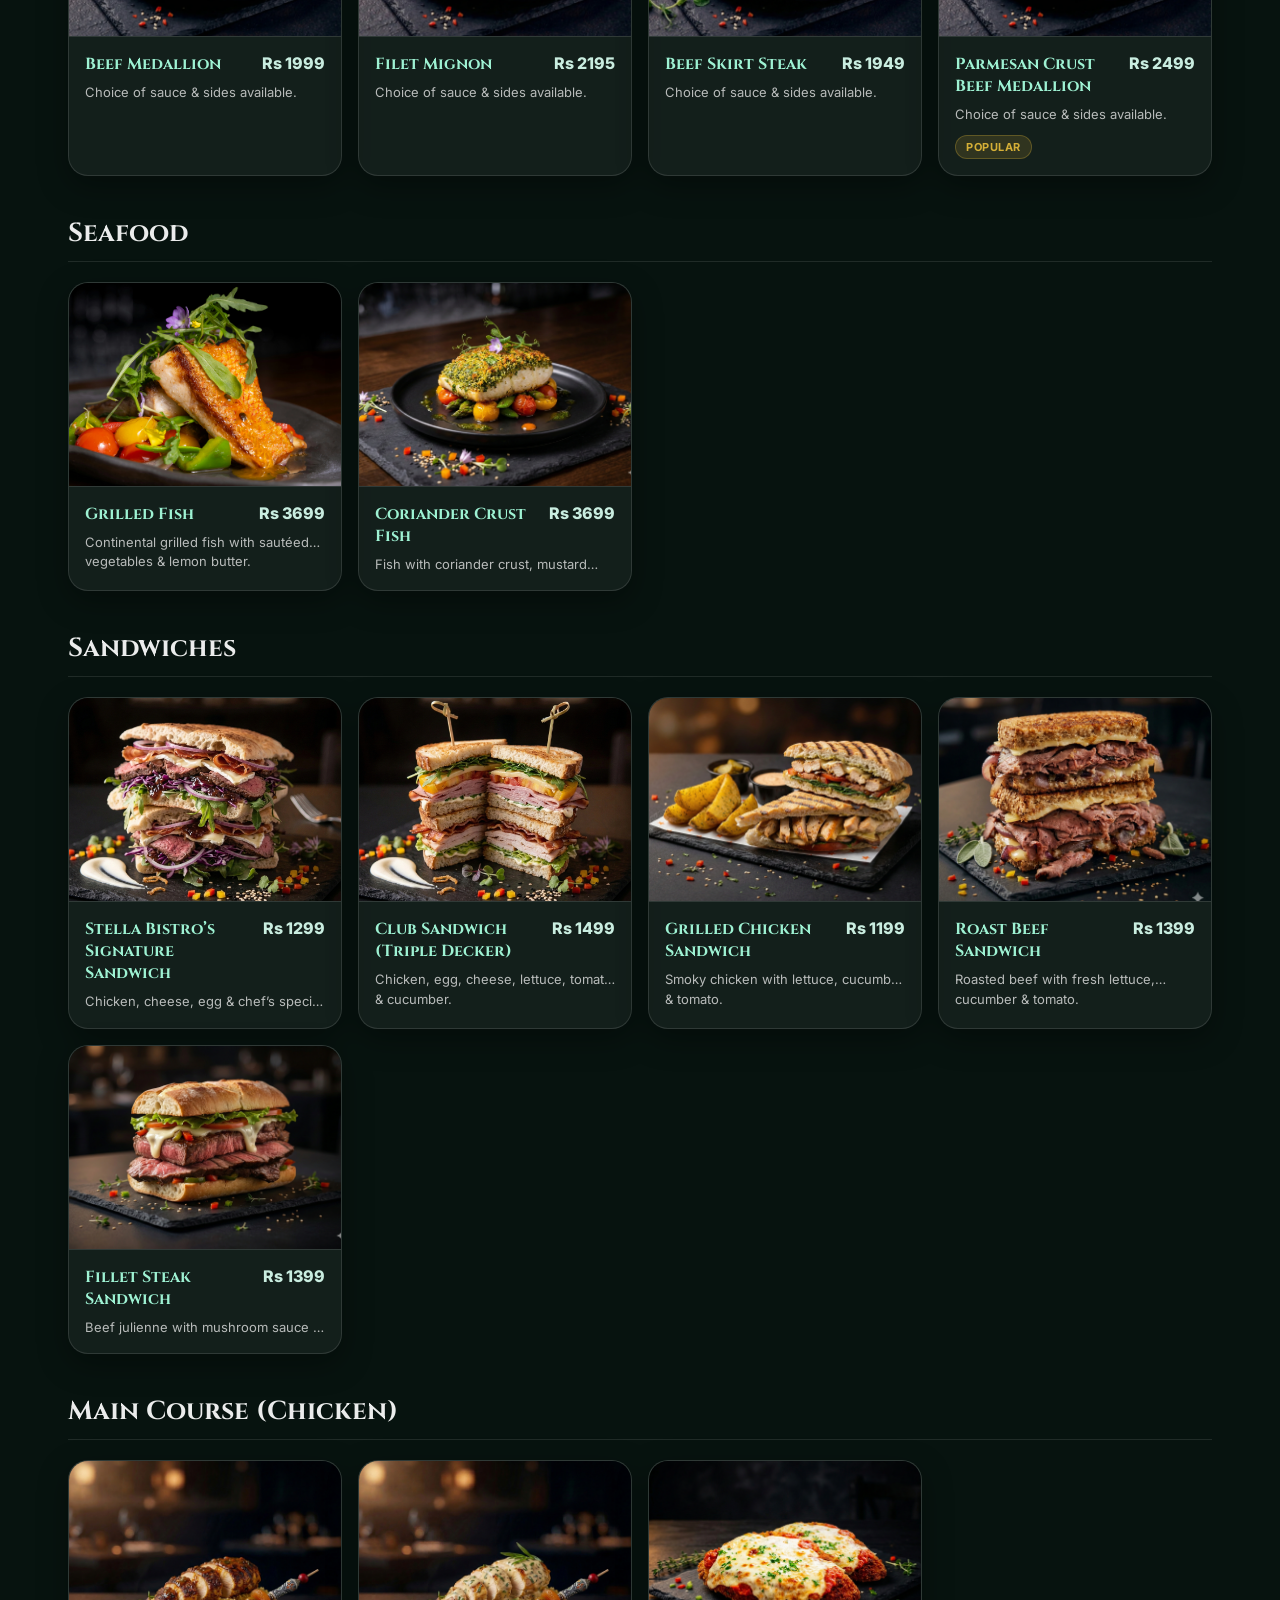
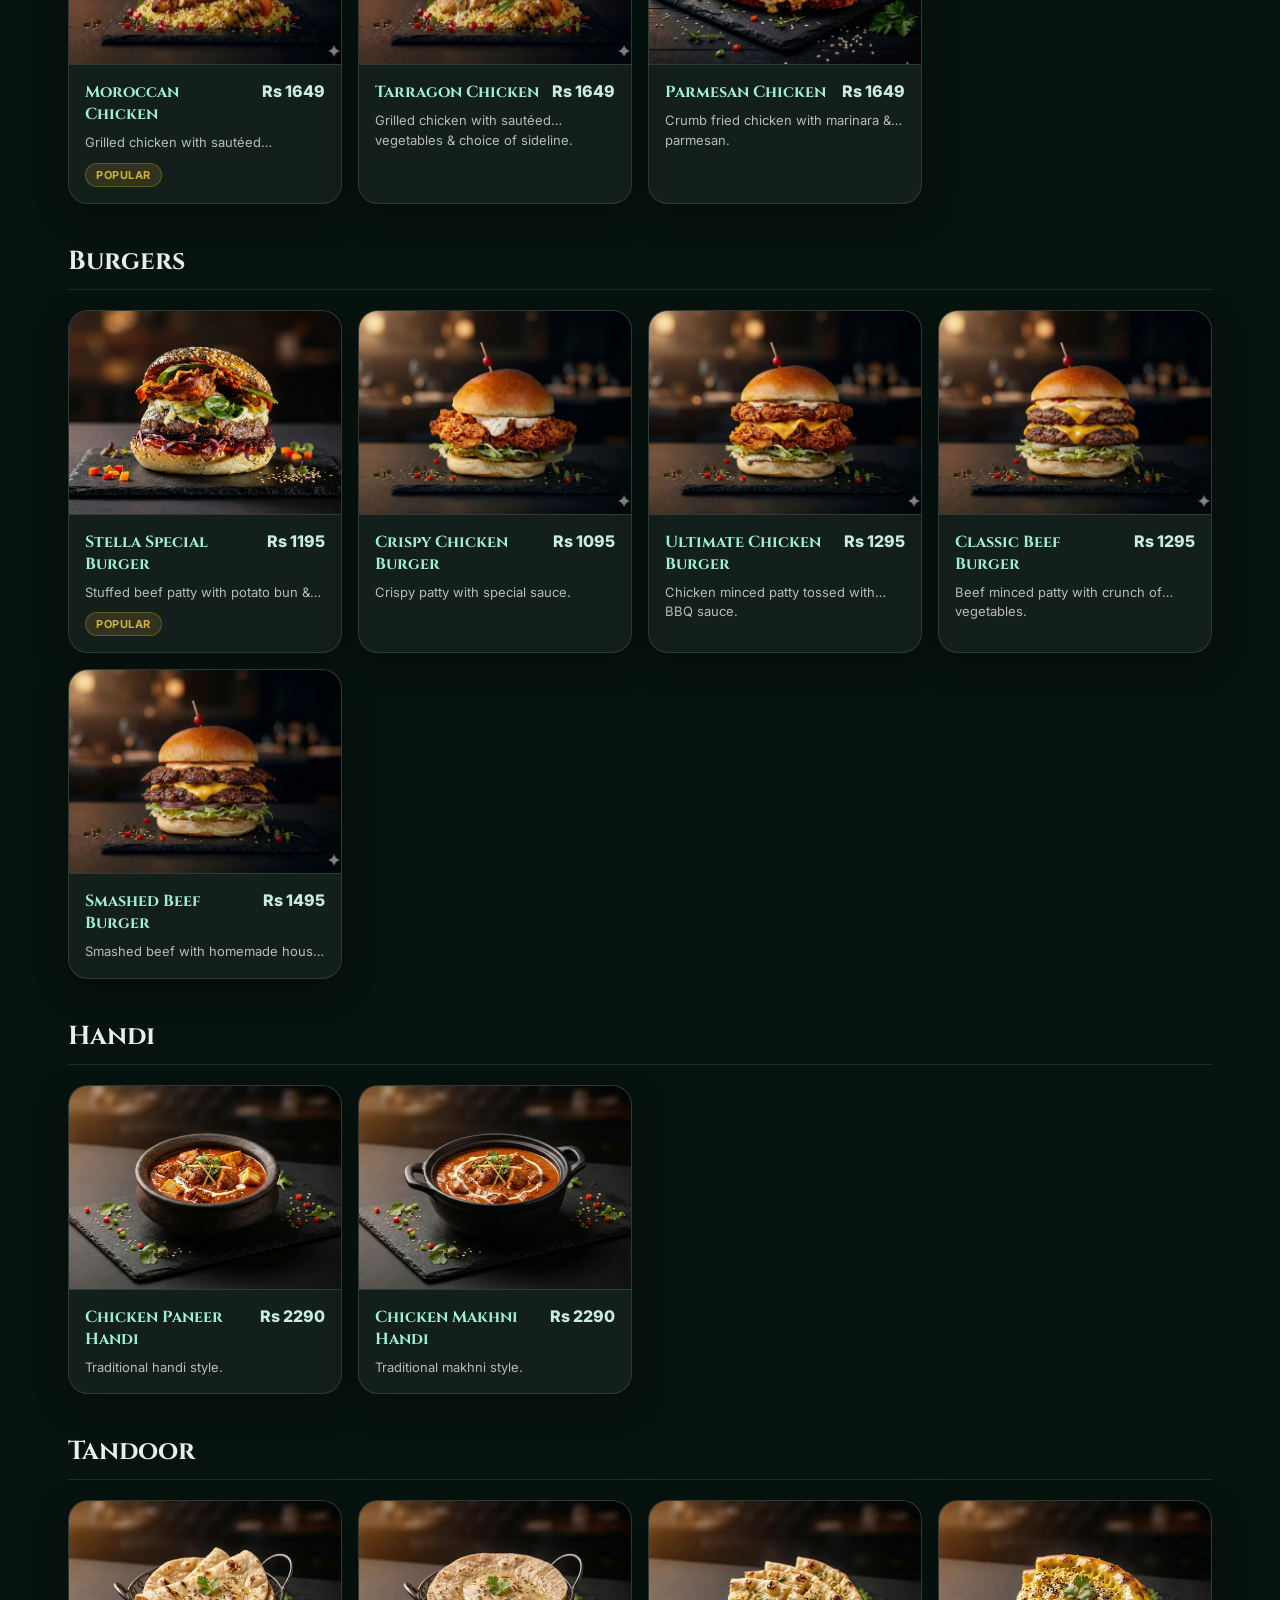
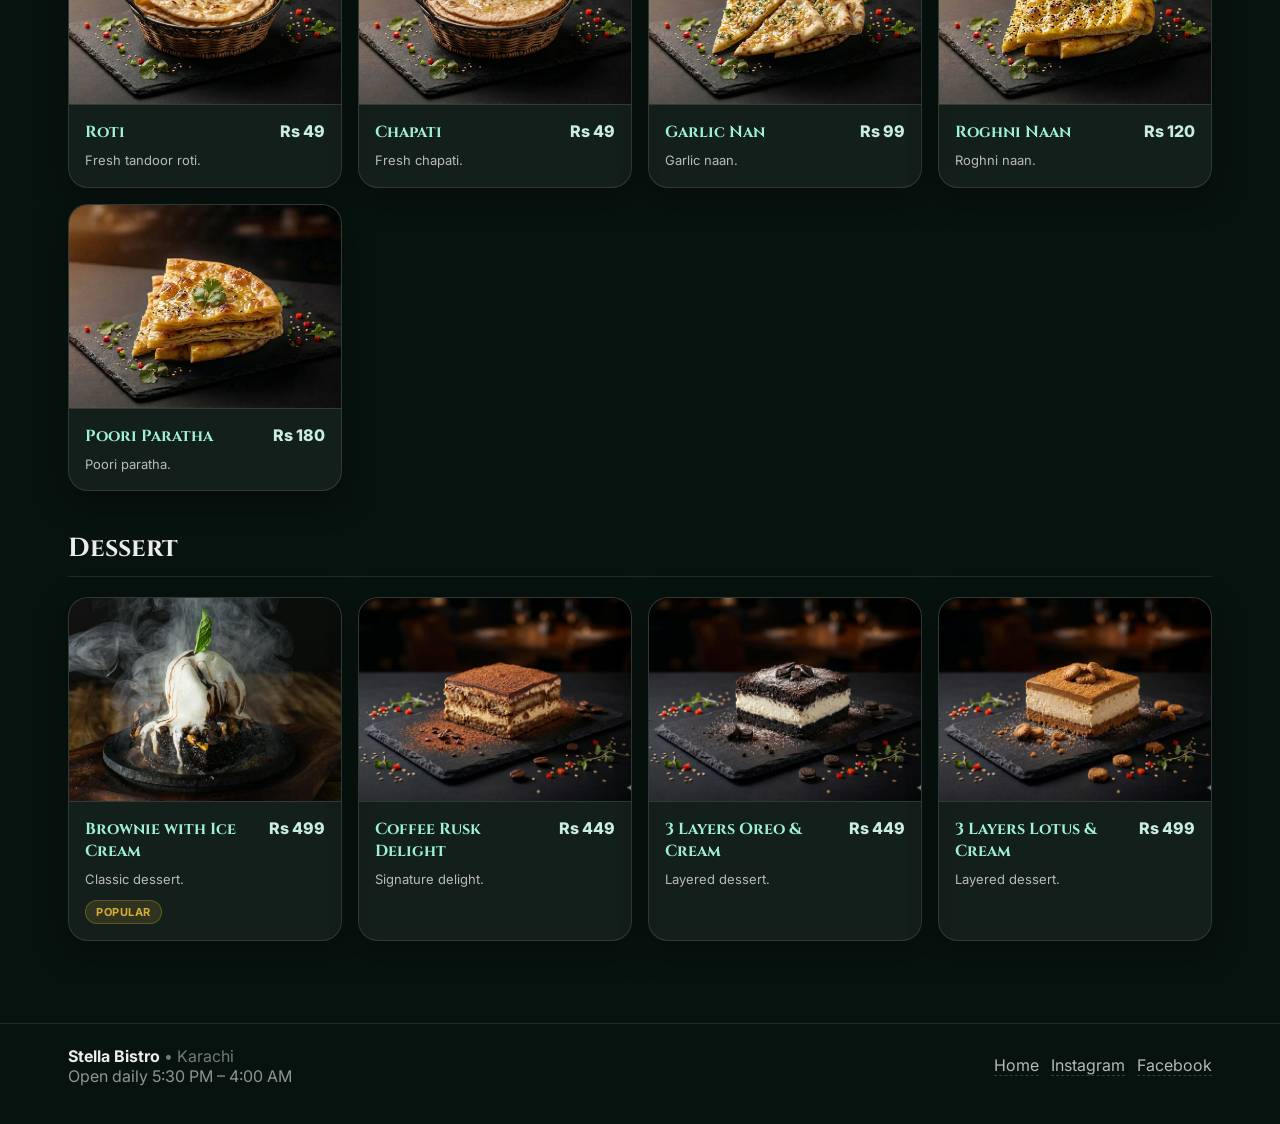
==== commit f1a102c8: "Fix text overlap on subpages caused by fixed navbar" ====
--- a/menu.html
+++ b/menu.html
@@ -14,7 +14,7 @@
     <link rel="stylesheet" href="styles.css">
     <style>
         .menu-page-header {
-            padding: 40px 18px;
+            padding: 109px 18px 40px;
             text-align: center;
         }
 
--- a/styles.css
+++ b/styles.css
@@ -65,12 +65,19 @@
 
 /* top nav */
 .nav {
-    position: sticky;
+    position: fixed;
     top: 0;
+    left: 0;
+    width: 100%;
     z-index: 50;
     backdrop-filter: blur(14px);
     background: rgba(7, 19, 15, .55);
     border-bottom: 1px solid rgba(255, 255, 255, .10);
+    transition: transform 0.3s ease;
+}
+
+.nav.nav-hidden {
+    transform: translateY(-100%);
 }
 
 .nav-inner {
@@ -797,7 +804,7 @@
     display: flex;
     flex-wrap: wrap;
     gap: 8px;
-    justify-content: flex-end;
+    justify-content: flex-start;
 }
 
 .chip {
@@ -810,6 +817,8 @@
     font-size: 12px;
     cursor: pointer;
     transition: .16s ease;
+    white-space: nowrap;
+    flex-shrink: 0;
 }
 
 .chip:hover {
@@ -1002,6 +1011,45 @@
 }
 
 @media (max-width: 980px) {
+
+    .nav-inner {
+        flex-wrap: wrap;
+        justify-content: space-between;
+    }
+
+    .brand {
+        min-width: auto;
+        flex: 1;
+    }
+
+    .actions {
+        min-width: auto;
+    }
+
+    #waReserveTop {
+        display: none;
+    }
+
+    .links {
+        order: 3;
+        width: 100%;
+        margin-top: 10px;
+        flex-wrap: nowrap;
+        overflow-x: auto;
+        justify-content: flex-start;
+        padding-bottom: 5px;
+        -webkit-overflow-scrolling: touch;
+        scrollbar-width: none;
+    }
+
+    .links::-webkit-scrollbar {
+        display: none;
+    }
+
+    .links a {
+        white-space: nowrap;
+    }
+
     .hero-grid {
         grid-template-columns: 1fr
     }
@@ -1025,14 +1073,6 @@
 
     .row {
         grid-template-columns: 1fr
-    }
-
-    .actions {
-        min-width: auto
-    }
-
-    .brand {
-        min-width: auto
     }
 }
 
